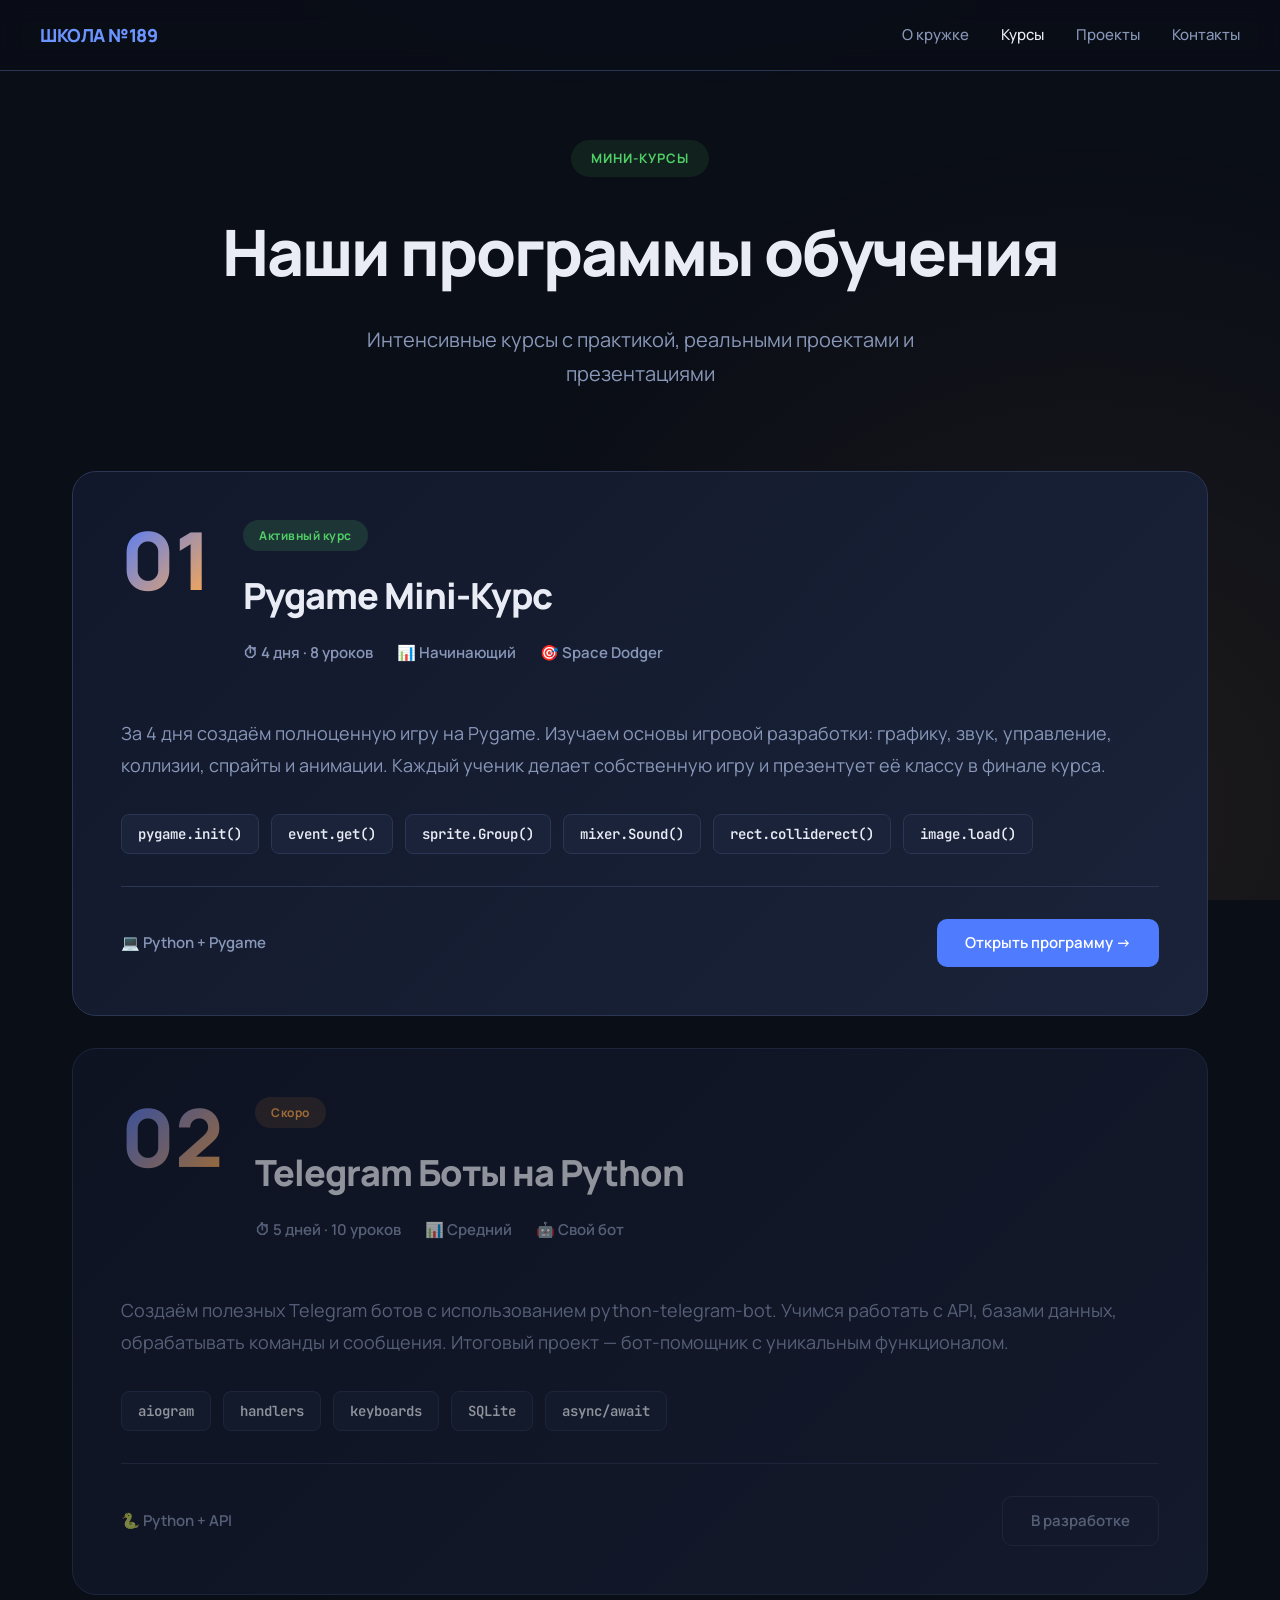
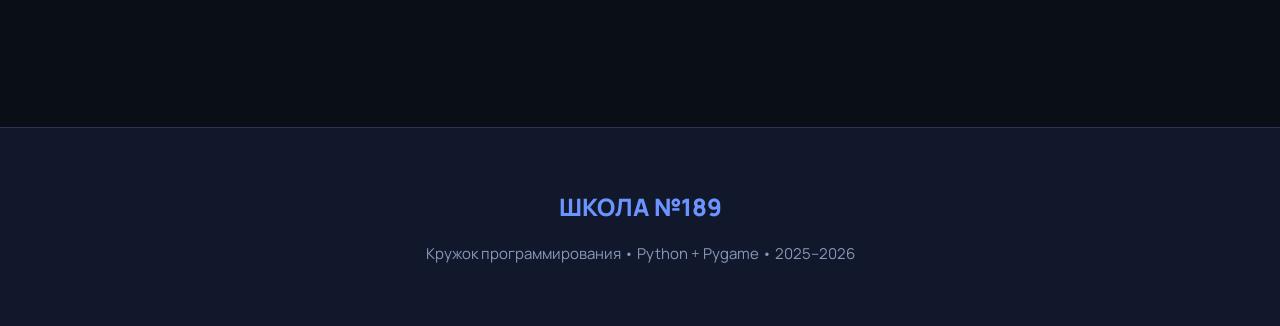
==== courses.html @ 11d91778 "Add files via upload" ====
<!DOCTYPE html>
<html lang="ru">
<head>
<meta charset="UTF-8">
<meta name="viewport" content="width=device-width, initial-scale=1.0">
<title>Мини-курсы — Школа №189</title>
<style>
@import url('https://fonts.googleapis.com/css2?family=Manrope:wght@400;500;600;700;800&family=JetBrains+Mono:wght@400;600&display=swap');

:root {
  --bg: #0a0e17;
  --surface: #12182b;
  --card: #1a2339;
  --border: #2a3654;
  --accent: #4f7cff;
  --accent-bright: #6b94ff;
  --gold: #ffa94d;
  --green: #51cf66;
  --purple: #9775fa;
  --text: #e9ecf5;
  --text-dim: #8897b8;
}

* { margin: 0; padding: 0; box-sizing: border-box; }

body {
  background: var(--bg);
  color: var(--text);
  font-family: 'Manrope', sans-serif;
  line-height: 1.6;
  overflow-x: hidden;
}

body::before {
  content: '';
  position: fixed;
  inset: 0;
  background: 
    radial-gradient(ellipse 70% 50% at 50% -20%, rgba(79,124,255,0.15) 0%, transparent 60%),
    radial-gradient(circle at 85% 90%, rgba(255,169,77,0.08) 0%, transparent 50%);
  pointer-events: none;
  z-index: 0;
}

/* Navigation */
nav {
  position: fixed;
  top: 0;
  left: 0;
  right: 0;
  background: rgba(10,14,23,0.85);
  backdrop-filter: blur(12px);
  border-bottom: 1px solid var(--border);
  z-index: 1000;
  padding: 0 32px;
}

.nav-content {
  max-width: 1200px;
  margin: 0 auto;
  display: flex;
  align-items: center;
  justify-content: space-between;
  height: 70px;
}

.logo {
  font-weight: 800;
  font-size: 18px;
  color: var(--accent-bright);
  text-decoration: none;
  letter-spacing: -0.5px;
}

.nav-links {
  display: flex;
  gap: 32px;
  list-style: none;
}

.nav-links a {
  color: var(--text-dim);
  text-decoration: none;
  font-weight: 500;
  font-size: 15px;
  transition: color 0.2s;
}

.nav-links a:hover,
.nav-links a.active {
  color: var(--text);
}

/* Page Header */
.page-header {
  max-width: 1200px;
  margin: 0 auto;
  padding: 140px 32px 80px;
  text-align: center;
  position: relative;
  z-index: 1;
}

.page-badge {
  display: inline-block;
  background: rgba(81,207,102,0.1);
  color: var(--green);
  padding: 8px 20px;
  border-radius: 100px;
  font-size: 13px;
  font-weight: 700;
  letter-spacing: 1px;
  text-transform: uppercase;
  margin-bottom: 24px;
}

.page-title {
  font-size: clamp(40px, 6vw, 64px);
  font-weight: 800;
  margin-bottom: 20px;
  letter-spacing: -2px;
}

.page-desc {
  font-size: 20px;
  color: var(--text-dim);
  max-width: 600px;
  margin: 0 auto;
  line-height: 1.7;
}

/* Courses Grid */
.courses-section {
  max-width: 1200px;
  margin: 0 auto;
  padding: 0 32px 100px;
  position: relative;
  z-index: 1;
}

.course-item {
  background: linear-gradient(135deg, var(--surface), var(--card));
  border: 1px solid var(--border);
  border-radius: 24px;
  padding: 48px;
  margin-bottom: 32px;
  transition: all 0.3s;
  text-decoration: none;
  color: inherit;
  display: block;
}

.course-item:hover {
  transform: translateY(-8px);
  border-color: var(--accent);
  box-shadow: 0 16px 48px rgba(0,0,0,0.4);
}

.course-header {
  display: flex;
  gap: 32px;
  align-items: flex-start;
  margin-bottom: 32px;
}

.course-number {
  font-size: 80px;
  font-weight: 900;
  background: linear-gradient(135deg, var(--accent), var(--gold));
  -webkit-background-clip: text;
  -webkit-text-fill-color: transparent;
  background-clip: text;
  line-height: 1;
  flex-shrink: 0;
}

.course-info {
  flex: 1;
}

.course-status {
  display: inline-block;
  padding: 6px 16px;
  border-radius: 100px;
  font-size: 12px;
  font-weight: 700;
  letter-spacing: 0.5px;
  margin-bottom: 16px;
}

.status-active {
  background: rgba(81,207,102,0.15);
  color: var(--green);
}

.status-upcoming {
  background: rgba(255,169,77,0.15);
  color: var(--gold);
}

.course-title {
  font-size: 36px;
  font-weight: 800;
  margin-bottom: 16px;
  letter-spacing: -1px;
}

.course-meta {
  display: flex;
  gap: 24px;
  flex-wrap: wrap;
  margin-bottom: 20px;
}

.meta-item {
  display: flex;
  align-items: center;
  gap: 8px;
  font-size: 15px;
  color: var(--text-dim);
  font-weight: 600;
}

.course-description {
  color: var(--text-dim);
  font-size: 18px;
  line-height: 1.8;
  margin-bottom: 32px;
}

.course-topics {
  display: flex;
  flex-wrap: wrap;
  gap: 12px;
  margin-bottom: 32px;
}

.topic-tag {
  background: var(--card);
  border: 1px solid var(--border);
  padding: 8px 16px;
  border-radius: 8px;
  font-size: 14px;
  font-weight: 600;
  color: var(--text);
  font-family: 'JetBrains Mono', monospace;
}

.course-footer {
  display: flex;
  justify-content: space-between;
  align-items: center;
  padding-top: 32px;
  border-top: 1px solid var(--border);
}

.btn {
  padding: 12px 28px;
  border-radius: 10px;
  font-weight: 600;
  font-size: 15px;
  text-decoration: none;
  transition: all 0.2s;
  display: inline-flex;
  align-items: center;
  gap: 8px;
}

.btn-primary {
  background: var(--accent);
  color: white;
}

.btn-primary:hover {
  background: var(--accent-bright);
  transform: translateY(-2px);
}

.btn-secondary {
  background: transparent;
  color: var(--text-dim);
  border: 1px solid var(--border);
}

.btn-secondary:hover {
  color: var(--text);
  border-color: var(--accent);
}

/* Footer */
footer {
  border-top: 1px solid var(--border);
  padding: 60px 32px;
  text-align: center;
  background: var(--surface);
  position: relative;
  z-index: 1;
}

.footer-content {
  max-width: 1200px;
  margin: 0 auto;
}

.footer-logo {
  font-size: 24px;
  font-weight: 800;
  color: var(--accent-bright);
  margin-bottom: 16px;
}

.footer-text {
  color: var(--text-dim);
  font-size: 15px;
}

/* Responsive */
@media (max-width: 768px) {
  .page-header {
    padding: 120px 20px 60px;
  }
  
  .courses-section {
    padding: 0 20px 80px;
  }
  
  .course-item {
    padding: 32px 24px;
  }
  
  .course-header {
    flex-direction: column;
    gap: 20px;
  }
  
  .course-number {
    font-size: 56px;
  }
  
  .course-title {
    font-size: 28px;
  }
  
  .course-footer {
    flex-direction: column;
    gap: 16px;
    align-items: stretch;
  }
  
  .btn {
    justify-content: center;
  }
}
</style>
</head>
<body>

<!-- Navigation -->
<nav>
  <div class="nav-content">
    <a href="index.html" class="logo">ШКОЛА №189</a>
    <ul class="nav-links">
      <li><a href="index.html#about">О кружке</a></li>
      <li><a href="courses.html" class="active">Курсы</a></li>
      <li><a href="projects.html">Проекты</a></li>
      <li><a href="index.html#contact">Контакты</a></li>
    </ul>
  </div>
</nav>

<!-- Page Header -->
<section class="page-header">
  <div class="page-badge">Мини-курсы</div>
  <h1 class="page-title">Наши программы обучения</h1>
  <p class="page-desc">
    Интенсивные курсы с практикой, реальными проектами и презентациями
  </p>
</section>

<!-- Courses List -->
<section class="courses-section">
  
  <!-- Course 1: Pygame -->
  <a href="pygame-course.html" class="course-item">
    <div class="course-header">
      <div class="course-number">01</div>
      <div class="course-info">
        <div class="course-status status-active">Активный курс</div>
        <h2 class="course-title">Pygame Mini-Курс</h2>
        <div class="course-meta">
          <span class="meta-item">⏱ 4 дня · 8 уроков</span>
          <span class="meta-item">📊 Начинающий</span>
          <span class="meta-item">🎯 Space Dodger</span>
        </div>
      </div>
    </div>
    
    <p class="course-description">
      За 4 дня создаём полноценную игру на Pygame. Изучаем основы игровой разработки: 
      графику, звук, управление, коллизии, спрайты и анимации. Каждый ученик делает 
      собственную игру и презентует её классу в финале курса.
    </p>
    
    <div class="course-topics">
      <span class="topic-tag">pygame.init()</span>
      <span class="topic-tag">event.get()</span>
      <span class="topic-tag">sprite.Group()</span>
      <span class="topic-tag">mixer.Sound()</span>
      <span class="topic-tag">rect.colliderect()</span>
      <span class="topic-tag">image.load()</span>
    </div>
    
    <div class="course-footer">
      <div class="meta-item">💻 Python + Pygame</div>
      <div class="btn btn-primary">
        Открыть программу →
      </div>
    </div>
  </a>

  <!-- Course 2: Coming Soon Example -->
  <div class="course-item" style="opacity: 0.6; pointer-events: none;">
    <div class="course-header">
      <div class="course-number">02</div>
      <div class="course-info">
        <div class="course-status status-upcoming">Скоро</div>
        <h2 class="course-title">Telegram Боты на Python</h2>
        <div class="course-meta">
          <span class="meta-item">⏱ 5 дней · 10 уроков</span>
          <span class="meta-item">📊 Средний</span>
          <span class="meta-item">🤖 Свой бот</span>
        </div>
      </div>
    </div>
    
    <p class="course-description">
      Создаём полезных Telegram ботов с использованием python-telegram-bot. Учимся 
      работать с API, базами данных, обрабатывать команды и сообщения. Итоговый 
      проект — бот-помощник с уникальным функционалом.
    </p>
    
    <div class="course-topics">
      <span class="topic-tag">aiogram</span>
      <span class="topic-tag">handlers</span>
      <span class="topic-tag">keyboards</span>
      <span class="topic-tag">SQLite</span>
      <span class="topic-tag">async/await</span>
    </div>
    
    <div class="course-footer">
      <div class="meta-item">🐍 Python + API</div>
      <div class="btn btn-secondary">
        В разработке
      </div>
    </div>
  </div>

</section>

<!-- Footer -->
<footer>
  <div class="footer-content">
    <div class="footer-logo">ШКОЛА №189</div>
    <p class="footer-text">
      Кружок программирования • Python + Pygame • 2025–2026
    </p>
  </div>
</footer>

</body>
</html>
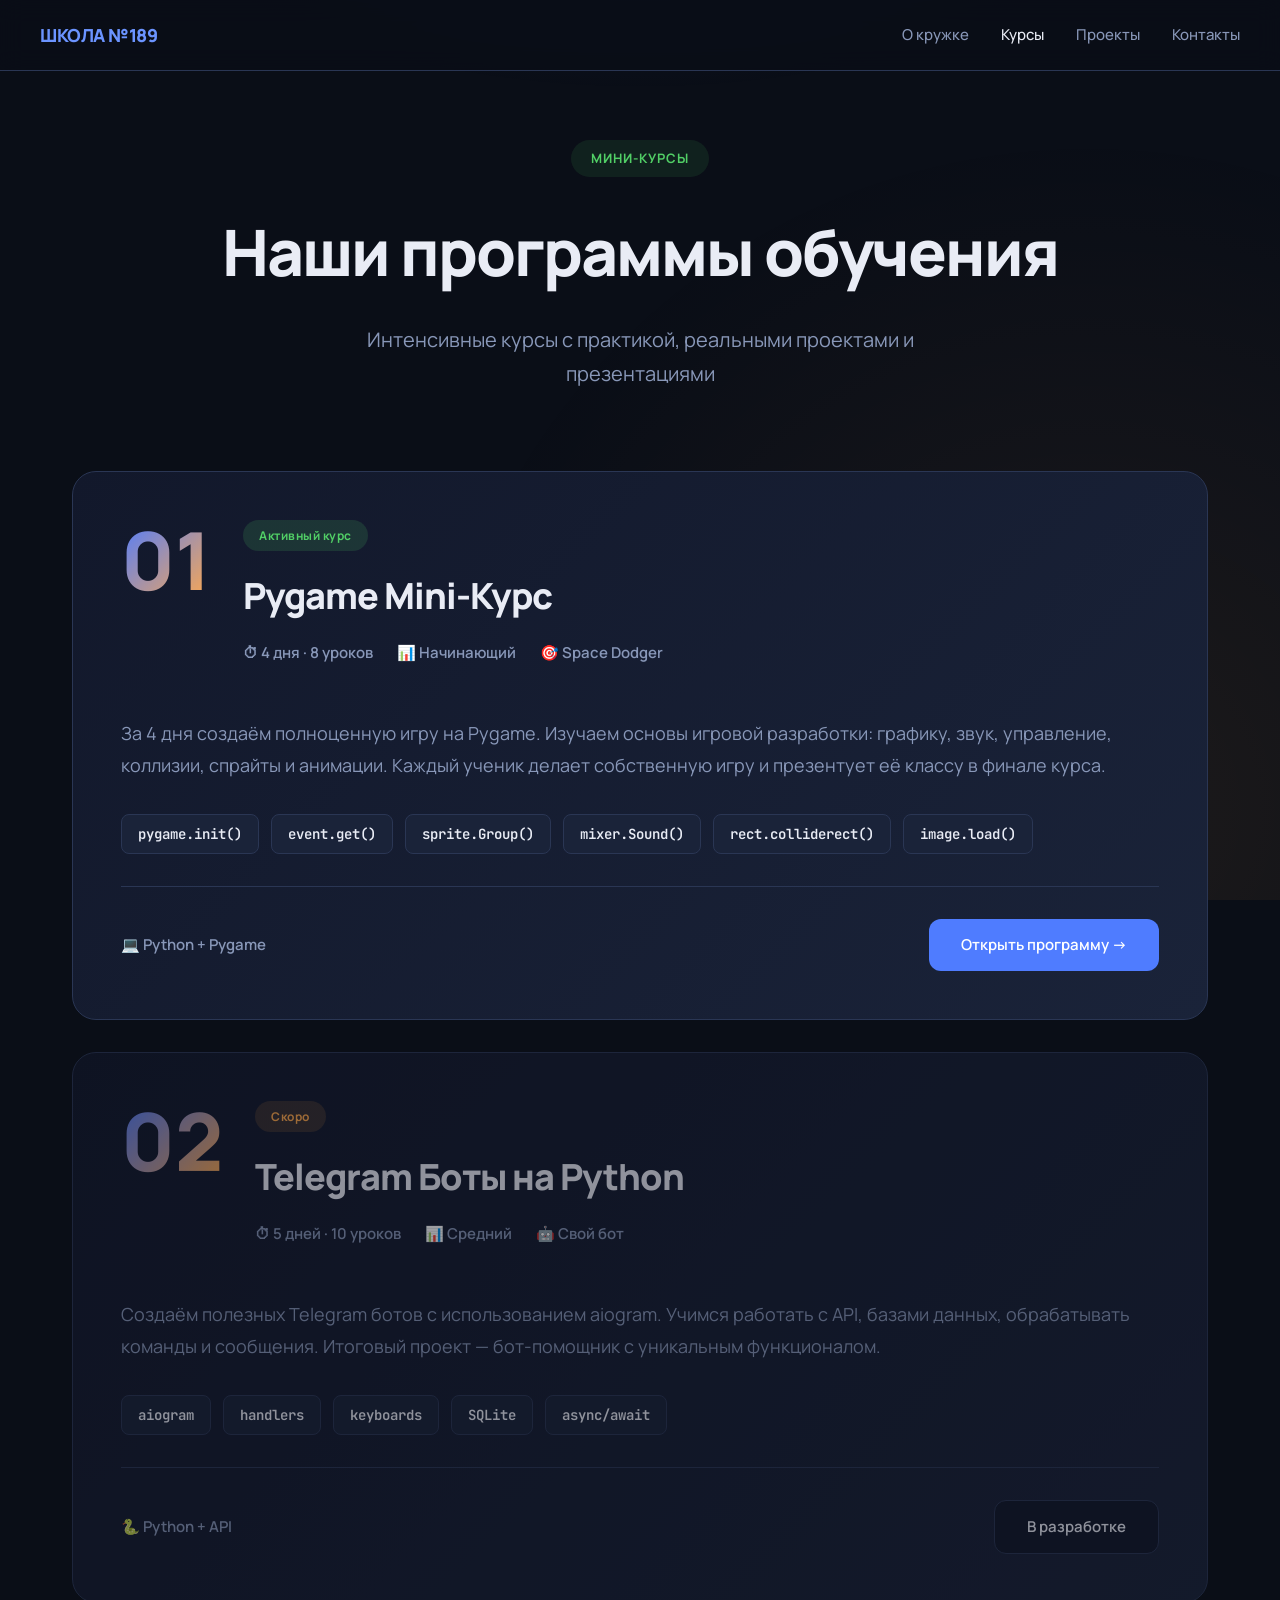
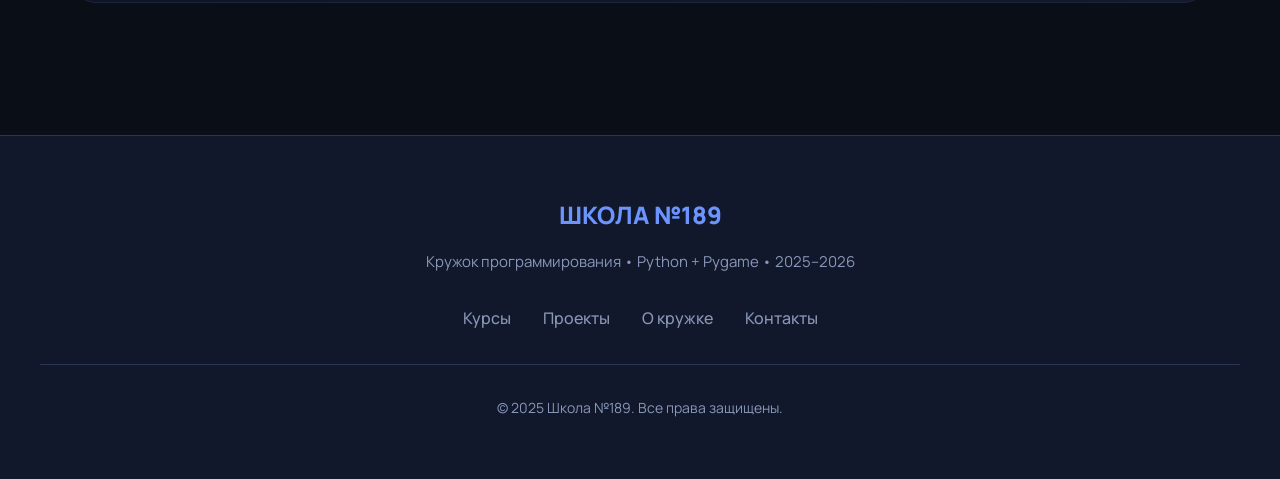
==== commit 14a7fb98: "Refactor: extract shared CSS/JS, fix fonts, add mobile nav, improve UX - Create style.css with share" ====
--- a/courses.html
+++ b/courses.html
@@ -3,133 +3,15 @@
 <head>
 <meta charset="UTF-8">
 <meta name="viewport" content="width=device-width, initial-scale=1.0">
+<meta name="description" content="Мини-курсы кружка программирования Школы №189 — Pygame, Telegram-боты и другие практические курсы по Python для школьников.">
 <title>Мини-курсы — Школа №189</title>
+<link rel="icon" href="data:image/svg+xml,<svg xmlns='http://www.w3.org/2000/svg' viewBox='0 0 100 100'><text y='.9em' font-size='90'>🐍</text></svg>">
+<link rel="preconnect" href="https://fonts.googleapis.com">
+<link rel="preconnect" href="https://fonts.gstatic.com" crossorigin>
+<link rel="stylesheet" href="https://fonts.googleapis.com/css2?family=Manrope:wght@400;500;600;700;800&family=JetBrains+Mono:wght@400;600&display=swap">
+<link rel="stylesheet" href="style.css">
 <style>
-@import url('https://fonts.googleapis.com/css2?family=Manrope:wght@400;500;600;700;800&family=JetBrains+Mono:wght@400;600&display=swap');
-
-:root {
-  --bg: #0a0e17;
-  --surface: #12182b;
-  --card: #1a2339;
-  --border: #2a3654;
-  --accent: #4f7cff;
-  --accent-bright: #6b94ff;
-  --gold: #ffa94d;
-  --green: #51cf66;
-  --purple: #9775fa;
-  --text: #e9ecf5;
-  --text-dim: #8897b8;
-}
-
-* { margin: 0; padding: 0; box-sizing: border-box; }
-
-body {
-  background: var(--bg);
-  color: var(--text);
-  font-family: 'Manrope', sans-serif;
-  line-height: 1.6;
-  overflow-x: hidden;
-}
-
-body::before {
-  content: '';
-  position: fixed;
-  inset: 0;
-  background: 
-    radial-gradient(ellipse 70% 50% at 50% -20%, rgba(79,124,255,0.15) 0%, transparent 60%),
-    radial-gradient(circle at 85% 90%, rgba(255,169,77,0.08) 0%, transparent 50%);
-  pointer-events: none;
-  z-index: 0;
-}
-
-/* Navigation */
-nav {
-  position: fixed;
-  top: 0;
-  left: 0;
-  right: 0;
-  background: rgba(10,14,23,0.85);
-  backdrop-filter: blur(12px);
-  border-bottom: 1px solid var(--border);
-  z-index: 1000;
-  padding: 0 32px;
-}
-
-.nav-content {
-  max-width: 1200px;
-  margin: 0 auto;
-  display: flex;
-  align-items: center;
-  justify-content: space-between;
-  height: 70px;
-}
-
-.logo {
-  font-weight: 800;
-  font-size: 18px;
-  color: var(--accent-bright);
-  text-decoration: none;
-  letter-spacing: -0.5px;
-}
-
-.nav-links {
-  display: flex;
-  gap: 32px;
-  list-style: none;
-}
-
-.nav-links a {
-  color: var(--text-dim);
-  text-decoration: none;
-  font-weight: 500;
-  font-size: 15px;
-  transition: color 0.2s;
-}
-
-.nav-links a:hover,
-.nav-links a.active {
-  color: var(--text);
-}
-
-/* Page Header */
-.page-header {
-  max-width: 1200px;
-  margin: 0 auto;
-  padding: 140px 32px 80px;
-  text-align: center;
-  position: relative;
-  z-index: 1;
-}
-
-.page-badge {
-  display: inline-block;
-  background: rgba(81,207,102,0.1);
-  color: var(--green);
-  padding: 8px 20px;
-  border-radius: 100px;
-  font-size: 13px;
-  font-weight: 700;
-  letter-spacing: 1px;
-  text-transform: uppercase;
-  margin-bottom: 24px;
-}
-
-.page-title {
-  font-size: clamp(40px, 6vw, 64px);
-  font-weight: 800;
-  margin-bottom: 20px;
-  letter-spacing: -2px;
-}
-
-.page-desc {
-  font-size: 20px;
-  color: var(--text-dim);
-  max-width: 600px;
-  margin: 0 auto;
-  line-height: 1.7;
-}
-
-/* Courses Grid */
+/* Courses List */
 .courses-section {
   max-width: 1200px;
   margin: 0 auto;
@@ -154,6 +36,12 @@
   transform: translateY(-8px);
   border-color: var(--accent);
   box-shadow: 0 16px 48px rgba(0,0,0,0.4);
+}
+
+/* Disabled / coming-soon course */
+.course-item--disabled {
+  opacity: 0.6;
+  pointer-events: none;
 }
 
 .course-header {
@@ -174,9 +62,7 @@
   flex-shrink: 0;
 }
 
-.course-info {
-  flex: 1;
-}
+.course-info { flex: 1; }
 
 .course-status {
   display: inline-block;
@@ -254,102 +140,27 @@
   border-top: 1px solid var(--border);
 }
 
-.btn {
-  padding: 12px 28px;
-  border-radius: 10px;
-  font-weight: 600;
-  font-size: 15px;
-  text-decoration: none;
-  transition: all 0.2s;
-  display: inline-flex;
-  align-items: center;
-  gap: 8px;
-}
-
-.btn-primary {
-  background: var(--accent);
-  color: white;
-}
-
-.btn-primary:hover {
-  background: var(--accent-bright);
-  transform: translateY(-2px);
-}
-
-.btn-secondary {
-  background: transparent;
-  color: var(--text-dim);
-  border: 1px solid var(--border);
-}
-
-.btn-secondary:hover {
-  color: var(--text);
-  border-color: var(--accent);
-}
-
-/* Footer */
-footer {
-  border-top: 1px solid var(--border);
-  padding: 60px 32px;
-  text-align: center;
-  background: var(--surface);
-  position: relative;
-  z-index: 1;
-}
-
-.footer-content {
-  max-width: 1200px;
-  margin: 0 auto;
-}
-
-.footer-logo {
-  font-size: 24px;
-  font-weight: 800;
-  color: var(--accent-bright);
-  margin-bottom: 16px;
-}
-
-.footer-text {
-  color: var(--text-dim);
-  font-size: 15px;
-}
-
 /* Responsive */
 @media (max-width: 768px) {
-  .page-header {
-    padding: 120px 20px 60px;
-  }
-  
-  .courses-section {
-    padding: 0 20px 80px;
-  }
-  
-  .course-item {
-    padding: 32px 24px;
-  }
-  
+  .courses-section { padding: 0 20px 80px; }
+
+  .course-item { padding: 32px 24px; }
+
   .course-header {
     flex-direction: column;
     gap: 20px;
   }
-  
-  .course-number {
-    font-size: 56px;
-  }
-  
-  .course-title {
-    font-size: 28px;
-  }
-  
+
+  .course-number { font-size: 56px; }
+  .course-title  { font-size: 28px; }
+
   .course-footer {
     flex-direction: column;
     gap: 16px;
     align-items: stretch;
   }
-  
-  .btn {
-    justify-content: center;
-  }
+
+  .btn { justify-content: center; }
 }
 </style>
 </head>
@@ -359,9 +170,12 @@
 <nav>
   <div class="nav-content">
     <a href="index.html" class="logo">ШКОЛА №189</a>
+    <button class="nav-burger" aria-label="Меню">
+      <span></span><span></span><span></span>
+    </button>
     <ul class="nav-links">
       <li><a href="index.html#about">О кружке</a></li>
-      <li><a href="courses.html" class="active">Курсы</a></li>
+      <li><a href="courses.html">Курсы</a></li>
       <li><a href="projects.html">Проекты</a></li>
       <li><a href="index.html#contact">Контакты</a></li>
     </ul>
@@ -370,7 +184,7 @@
 
 <!-- Page Header -->
 <section class="page-header">
-  <div class="page-badge">Мини-курсы</div>
+  <div class="page-badge page-badge--green">Мини-курсы</div>
   <h1 class="page-title">Наши программы обучения</h1>
   <p class="page-desc">
     Интенсивные курсы с практикой, реальными проектами и презентациями
@@ -379,7 +193,7 @@
 
 <!-- Courses List -->
 <section class="courses-section">
-  
+
   <!-- Course 1: Pygame -->
   <a href="pygame-course.html" class="course-item">
     <div class="course-header">
@@ -394,13 +208,13 @@
         </div>
       </div>
     </div>
-    
+
     <p class="course-description">
-      За 4 дня создаём полноценную игру на Pygame. Изучаем основы игровой разработки: 
-      графику, звук, управление, коллизии, спрайты и анимации. Каждый ученик делает 
+      За 4 дня создаём полноценную игру на Pygame. Изучаем основы игровой разработки:
+      графику, звук, управление, коллизии, спрайты и анимации. Каждый ученик делает
       собственную игру и презентует её классу в финале курса.
     </p>
-    
+
     <div class="course-topics">
       <span class="topic-tag">pygame.init()</span>
       <span class="topic-tag">event.get()</span>
@@ -409,17 +223,15 @@
       <span class="topic-tag">rect.colliderect()</span>
       <span class="topic-tag">image.load()</span>
     </div>
-    
+
     <div class="course-footer">
       <div class="meta-item">💻 Python + Pygame</div>
-      <div class="btn btn-primary">
-        Открыть программу →
-      </div>
+      <div class="btn btn-primary">Открыть программу →</div>
     </div>
   </a>
 
-  <!-- Course 2: Coming Soon Example -->
-  <div class="course-item" style="opacity: 0.6; pointer-events: none;">
+  <!-- Course 2: Coming Soon -->
+  <div class="course-item course-item--disabled">
     <div class="course-header">
       <div class="course-number">02</div>
       <div class="course-info">
@@ -432,13 +244,13 @@
         </div>
       </div>
     </div>
-    
+
     <p class="course-description">
-      Создаём полезных Telegram ботов с использованием python-telegram-bot. Учимся 
-      работать с API, базами данных, обрабатывать команды и сообщения. Итоговый 
+      Создаём полезных Telegram ботов с использованием aiogram. Учимся
+      работать с API, базами данных, обрабатывать команды и сообщения. Итоговый
       проект — бот-помощник с уникальным функционалом.
     </p>
-    
+
     <div class="course-topics">
       <span class="topic-tag">aiogram</span>
       <span class="topic-tag">handlers</span>
@@ -446,12 +258,10 @@
       <span class="topic-tag">SQLite</span>
       <span class="topic-tag">async/await</span>
     </div>
-    
+
     <div class="course-footer">
       <div class="meta-item">🐍 Python + API</div>
-      <div class="btn btn-secondary">
-        В разработке
-      </div>
+      <div class="btn btn-secondary">В разработке</div>
     </div>
   </div>
 
@@ -464,8 +274,18 @@
     <p class="footer-text">
       Кружок программирования • Python + Pygame • 2025–2026
     </p>
+    <ul class="footer-links">
+      <li><a href="courses.html">Курсы</a></li>
+      <li><a href="projects.html">Проекты</a></li>
+      <li><a href="index.html#about">О кружке</a></li>
+      <li><a href="index.html#contact">Контакты</a></li>
+    </ul>
+    <div class="copyright">
+      © 2025 Школа №189. Все права защищены.
+    </div>
   </div>
 </footer>
 
+<script src="main.js"></script>
 </body>
 </html>
--- a/style.css
+++ b/style.css
@@ -0,0 +1,287 @@
+/* ======================================================
+   ШКОЛА №189 — Shared Stylesheet
+   Используется на index.html, courses.html, projects.html
+   ====================================================== */
+
+/* === VARIABLES === */
+:root {
+  --bg: #0a0e17;
+  --surface: #12182b;
+  --card: #1a2339;
+  --border: #2a3654;
+  --accent: #4f7cff;
+  --accent-bright: #6b94ff;
+  --gold: #ffa94d;
+  --green: #51cf66;
+  --purple: #9775fa;
+  --pink: #ff6b9d;
+  --text: #e9ecf5;
+  --text-dim: #8897b8;
+}
+
+/* === RESET === */
+* { margin: 0; padding: 0; box-sizing: border-box; }
+
+/* === BASE === */
+body {
+  background: var(--bg);
+  color: var(--text);
+  font-family: 'Manrope', sans-serif;
+  line-height: 1.6;
+  overflow-x: hidden;
+}
+
+/* Default background gradient (overridden per-page if needed) */
+body::before {
+  content: '';
+  position: fixed;
+  inset: 0;
+  background:
+    radial-gradient(ellipse 70% 50% at 50% -20%, rgba(79,124,255,0.15) 0%, transparent 60%),
+    radial-gradient(circle at 85% 90%, rgba(255,169,77,0.08) 0%, transparent 50%);
+  pointer-events: none;
+  z-index: 0;
+}
+
+/* === NAVIGATION === */
+nav {
+  position: fixed;
+  top: 0; left: 0; right: 0;
+  background: rgba(10,14,23,0.85);
+  backdrop-filter: blur(12px);
+  border-bottom: 1px solid var(--border);
+  z-index: 1000;
+  padding: 0 32px;
+}
+
+.nav-content {
+  max-width: 1200px;
+  margin: 0 auto;
+  display: flex;
+  align-items: center;
+  justify-content: space-between;
+  height: 70px;
+}
+
+.logo {
+  font-weight: 800;
+  font-size: 18px;
+  color: var(--accent-bright);
+  text-decoration: none;
+  letter-spacing: -0.5px;
+}
+
+.nav-links {
+  display: flex;
+  gap: 32px;
+  list-style: none;
+}
+
+.nav-links a {
+  color: var(--text-dim);
+  text-decoration: none;
+  font-weight: 500;
+  font-size: 15px;
+  transition: color 0.2s;
+}
+
+.nav-links a:hover,
+.nav-links a.active {
+  color: var(--text);
+}
+
+/* Hamburger button */
+.nav-burger {
+  display: none;
+  flex-direction: column;
+  gap: 5px;
+  background: none;
+  border: none;
+  cursor: pointer;
+  padding: 4px;
+  z-index: 1001;
+}
+
+.nav-burger span {
+  display: block;
+  width: 24px;
+  height: 2px;
+  background: var(--text);
+  border-radius: 2px;
+  transition: transform 0.3s, opacity 0.3s;
+}
+
+.nav-burger.open span:nth-child(1) { transform: translateY(7px) rotate(45deg); }
+.nav-burger.open span:nth-child(2) { opacity: 0; }
+.nav-burger.open span:nth-child(3) { transform: translateY(-7px) rotate(-45deg); }
+
+/* === BUTTONS === */
+.btn {
+  padding: 14px 32px;
+  border-radius: 12px;
+  font-weight: 600;
+  font-size: 15px;
+  text-decoration: none;
+  transition: all 0.2s;
+  border: none;
+  cursor: pointer;
+  display: inline-flex;
+  align-items: center;
+  gap: 8px;
+}
+
+.btn-primary {
+  background: var(--accent);
+  color: white;
+}
+
+.btn-primary:hover {
+  background: var(--accent-bright);
+  transform: translateY(-2px);
+  box-shadow: 0 8px 24px rgba(79,124,255,0.3);
+}
+
+.btn-secondary {
+  background: var(--surface);
+  color: var(--text);
+  border: 1px solid var(--border);
+}
+
+.btn-secondary:hover {
+  border-color: var(--accent);
+  background: var(--card);
+}
+
+/* === PAGE HEADER (used by courses, projects) === */
+.page-header {
+  max-width: 1200px;
+  margin: 0 auto;
+  padding: 140px 32px 80px;
+  text-align: center;
+  position: relative;
+  z-index: 1;
+}
+
+.page-badge {
+  display: inline-block;
+  padding: 8px 20px;
+  border-radius: 100px;
+  font-size: 13px;
+  font-weight: 700;
+  letter-spacing: 1px;
+  text-transform: uppercase;
+  margin-bottom: 24px;
+}
+
+.page-badge--green {
+  background: rgba(81,207,102,0.1);
+  color: var(--green);
+}
+
+.page-badge--pink {
+  background: rgba(255,107,157,0.15);
+  color: var(--pink);
+}
+
+.page-title {
+  font-size: clamp(40px, 6vw, 64px);
+  font-weight: 800;
+  margin-bottom: 20px;
+  letter-spacing: -2px;
+}
+
+.page-desc {
+  font-size: 20px;
+  color: var(--text-dim);
+  max-width: 600px;
+  margin: 0 auto;
+  line-height: 1.7;
+}
+
+/* === FOOTER === */
+footer {
+  border-top: 1px solid var(--border);
+  padding: 60px 32px;
+  text-align: center;
+  background: var(--surface);
+  position: relative;
+  z-index: 1;
+}
+
+.footer-content {
+  max-width: 1200px;
+  margin: 0 auto;
+}
+
+.footer-logo {
+  font-size: 24px;
+  font-weight: 800;
+  color: var(--accent-bright);
+  margin-bottom: 16px;
+}
+
+.footer-text {
+  color: var(--text-dim);
+  font-size: 15px;
+  margin-bottom: 32px;
+}
+
+.footer-links {
+  display: flex;
+  gap: 32px;
+  justify-content: center;
+  list-style: none;
+  flex-wrap: wrap;
+}
+
+.footer-links a {
+  color: var(--text-dim);
+  text-decoration: none;
+  font-weight: 500;
+  transition: color 0.2s;
+}
+
+.footer-links a:hover {
+  color: var(--accent-bright);
+}
+
+.copyright {
+  margin-top: 32px;
+  padding-top: 32px;
+  border-top: 1px solid var(--border);
+  color: var(--text-dim);
+  font-size: 14px;
+}
+
+/* === RESPONSIVE === */
+@media (max-width: 768px) {
+  nav { padding: 0 20px; }
+
+  .nav-burger { display: flex; }
+
+  .nav-links {
+    display: none;
+    position: absolute;
+    top: 70px;
+    left: 0; right: 0;
+    background: rgba(10,14,23,0.97);
+    backdrop-filter: blur(12px);
+    border-bottom: 1px solid var(--border);
+    flex-direction: column;
+    gap: 0;
+    padding: 8px 0;
+  }
+
+  .nav-links.open { display: flex; }
+
+  .nav-links li a {
+    display: block;
+    padding: 14px 24px;
+    font-size: 16px;
+    border-bottom: 1px solid var(--border);
+  }
+
+  .nav-links li:last-child a { border-bottom: none; }
+
+  .page-header { padding: 120px 20px 60px; }
+}
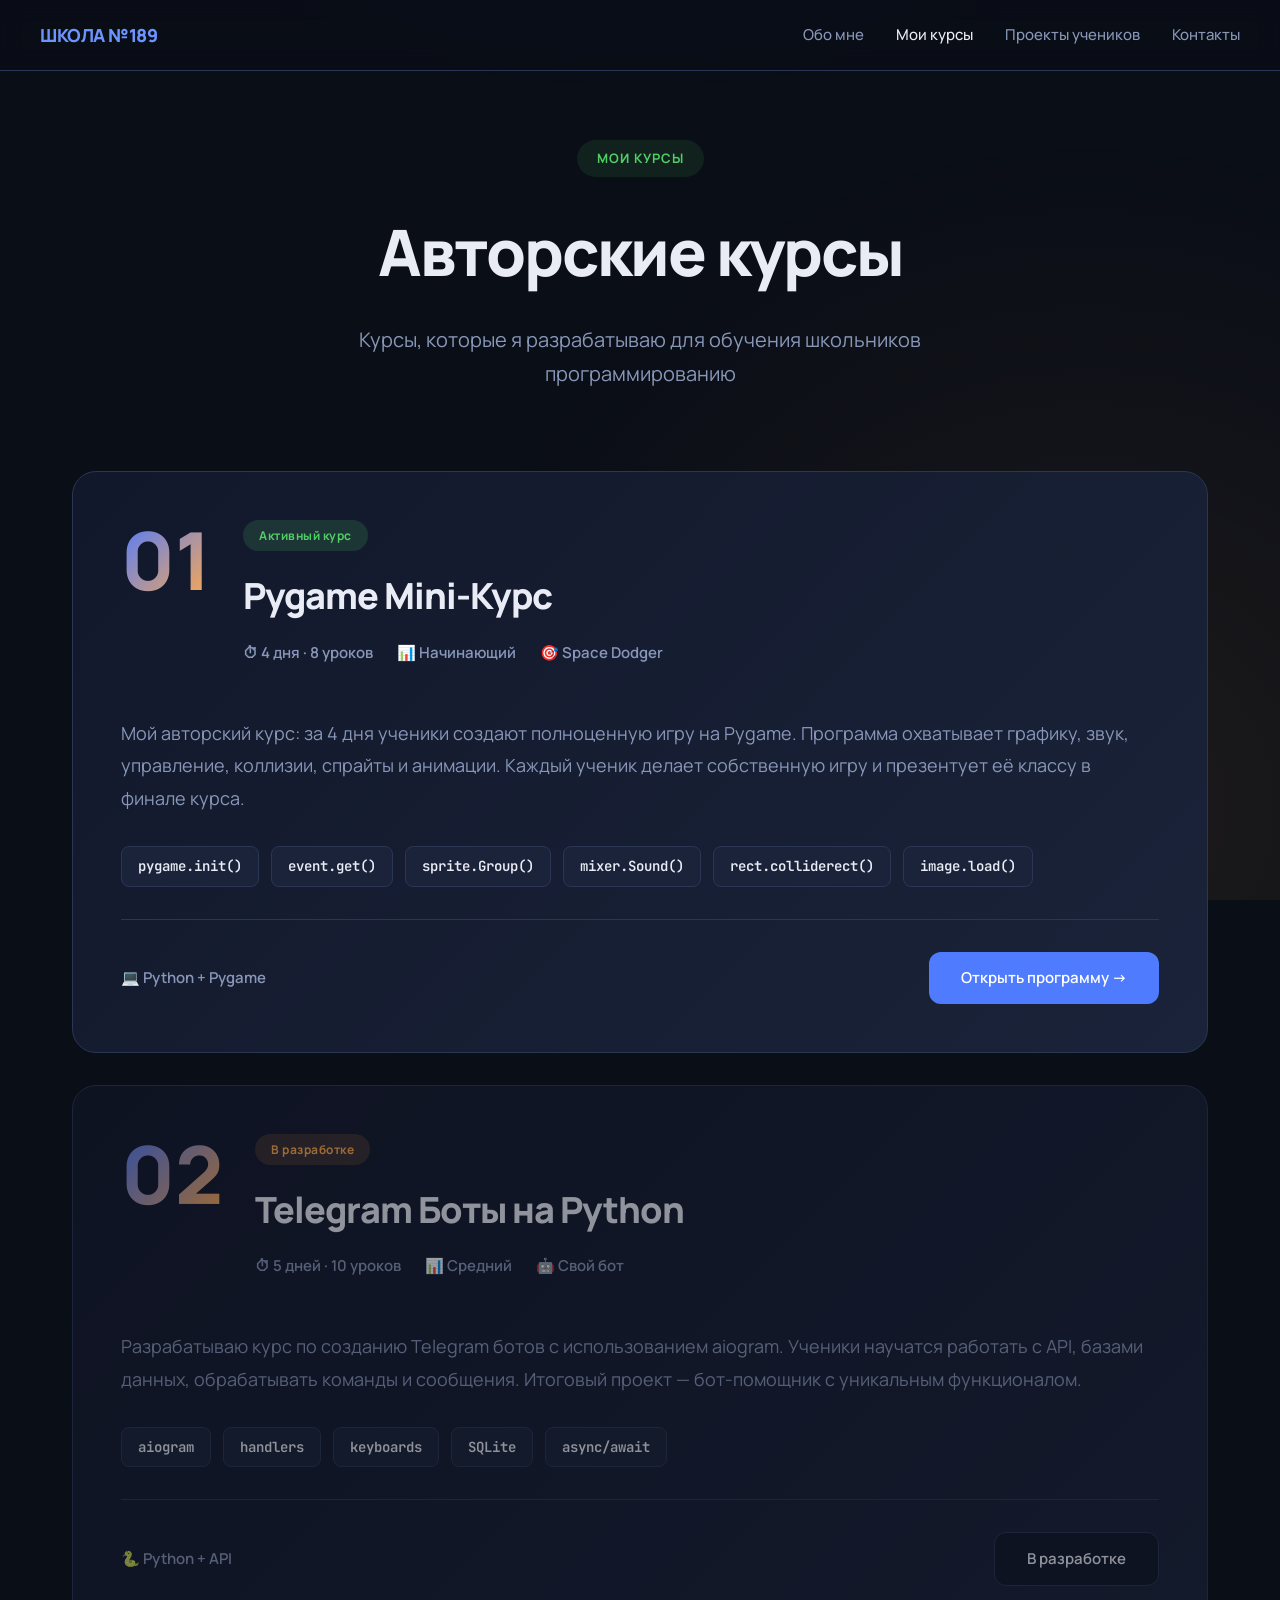
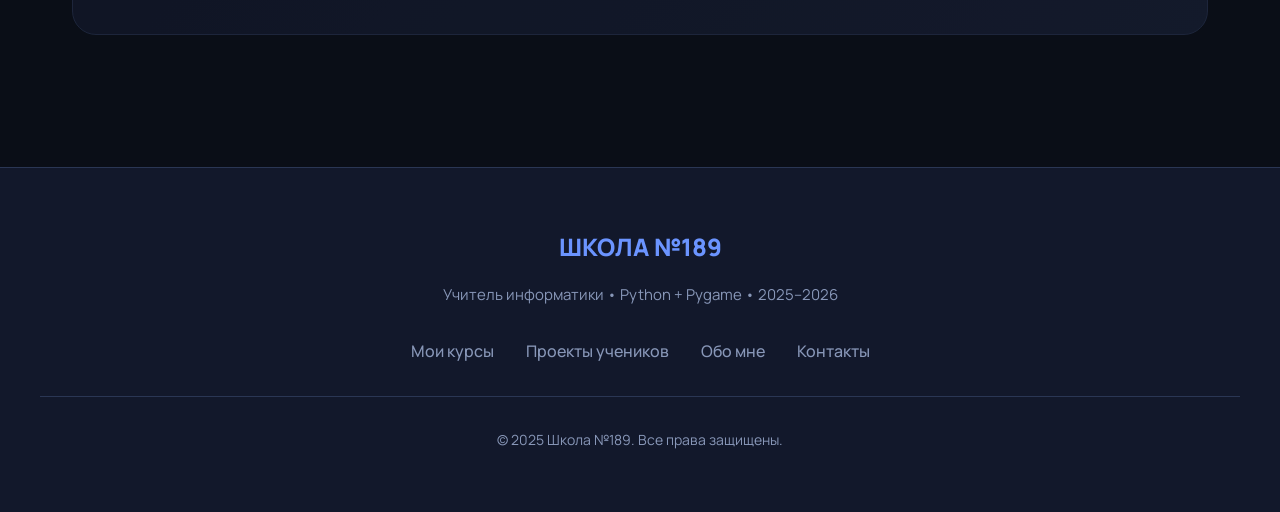
==== commit d1127ec7: "Переделать сайт в портфолио учителя информатики Главная страница: приветствие учителя, раздел с разр" ====
--- a/courses.html
+++ b/courses.html
@@ -3,8 +3,8 @@
 <head>
 <meta charset="UTF-8">
 <meta name="viewport" content="width=device-width, initial-scale=1.0">
-<meta name="description" content="Мини-курсы кружка программирования Школы №189 — Pygame, Telegram-боты и другие практические курсы по Python для школьников.">
-<title>Мини-курсы — Школа №189</title>
+<meta name="description" content="Авторские курсы учителя информатики Школы №189 — Pygame, Telegram-боты и другие практические курсы по Python для школьников.">
+<title>Мои курсы — Школа №189</title>
 <link rel="icon" href="data:image/svg+xml,<svg xmlns='http://www.w3.org/2000/svg' viewBox='0 0 100 100'><text y='.9em' font-size='90'>🐍</text></svg>">
 <link rel="preconnect" href="https://fonts.googleapis.com">
 <link rel="preconnect" href="https://fonts.gstatic.com" crossorigin>
@@ -174,9 +174,9 @@
       <span></span><span></span><span></span>
     </button>
     <ul class="nav-links">
-      <li><a href="index.html#about">О кружке</a></li>
-      <li><a href="courses.html">Курсы</a></li>
-      <li><a href="projects.html">Проекты</a></li>
+      <li><a href="index.html#about">Обо мне</a></li>
+      <li><a href="courses.html">Мои курсы</a></li>
+      <li><a href="projects.html">Проекты учеников</a></li>
       <li><a href="index.html#contact">Контакты</a></li>
     </ul>
   </div>
@@ -184,10 +184,10 @@
 
 <!-- Page Header -->
 <section class="page-header">
-  <div class="page-badge page-badge--green">Мини-курсы</div>
-  <h1 class="page-title">Наши программы обучения</h1>
+  <div class="page-badge page-badge--green">Мои курсы</div>
+  <h1 class="page-title">Авторские курсы</h1>
   <p class="page-desc">
-    Интенсивные курсы с практикой, реальными проектами и презентациями
+    Курсы, которые я разрабатываю для обучения школьников программированию
   </p>
 </section>
 
@@ -210,7 +210,7 @@
     </div>
 
     <p class="course-description">
-      За 4 дня создаём полноценную игру на Pygame. Изучаем основы игровой разработки:
+      Мой авторский курс: за 4 дня ученики создают полноценную игру на Pygame. Программа охватывает
       графику, звук, управление, коллизии, спрайты и анимации. Каждый ученик делает
       собственную игру и презентует её классу в финале курса.
     </p>
@@ -235,7 +235,7 @@
     <div class="course-header">
       <div class="course-number">02</div>
       <div class="course-info">
-        <div class="course-status status-upcoming">Скоро</div>
+        <div class="course-status status-upcoming">В разработке</div>
         <h2 class="course-title">Telegram Боты на Python</h2>
         <div class="course-meta">
           <span class="meta-item">⏱ 5 дней · 10 уроков</span>
@@ -246,7 +246,7 @@
     </div>
 
     <p class="course-description">
-      Создаём полезных Telegram ботов с использованием aiogram. Учимся
+      Разрабатываю курс по созданию Telegram ботов с использованием aiogram. Ученики научатся
       работать с API, базами данных, обрабатывать команды и сообщения. Итоговый
       проект — бот-помощник с уникальным функционалом.
     </p>
@@ -272,12 +272,12 @@
   <div class="footer-content">
     <div class="footer-logo">ШКОЛА №189</div>
     <p class="footer-text">
-      Кружок программирования • Python + Pygame • 2025–2026
+      Учитель информатики • Python + Pygame • 2025–2026
     </p>
     <ul class="footer-links">
-      <li><a href="courses.html">Курсы</a></li>
-      <li><a href="projects.html">Проекты</a></li>
-      <li><a href="index.html#about">О кружке</a></li>
+      <li><a href="courses.html">Мои курсы</a></li>
+      <li><a href="projects.html">Проекты учеников</a></li>
+      <li><a href="index.html#about">Обо мне</a></li>
       <li><a href="index.html#contact">Контакты</a></li>
     </ul>
     <div class="copyright">
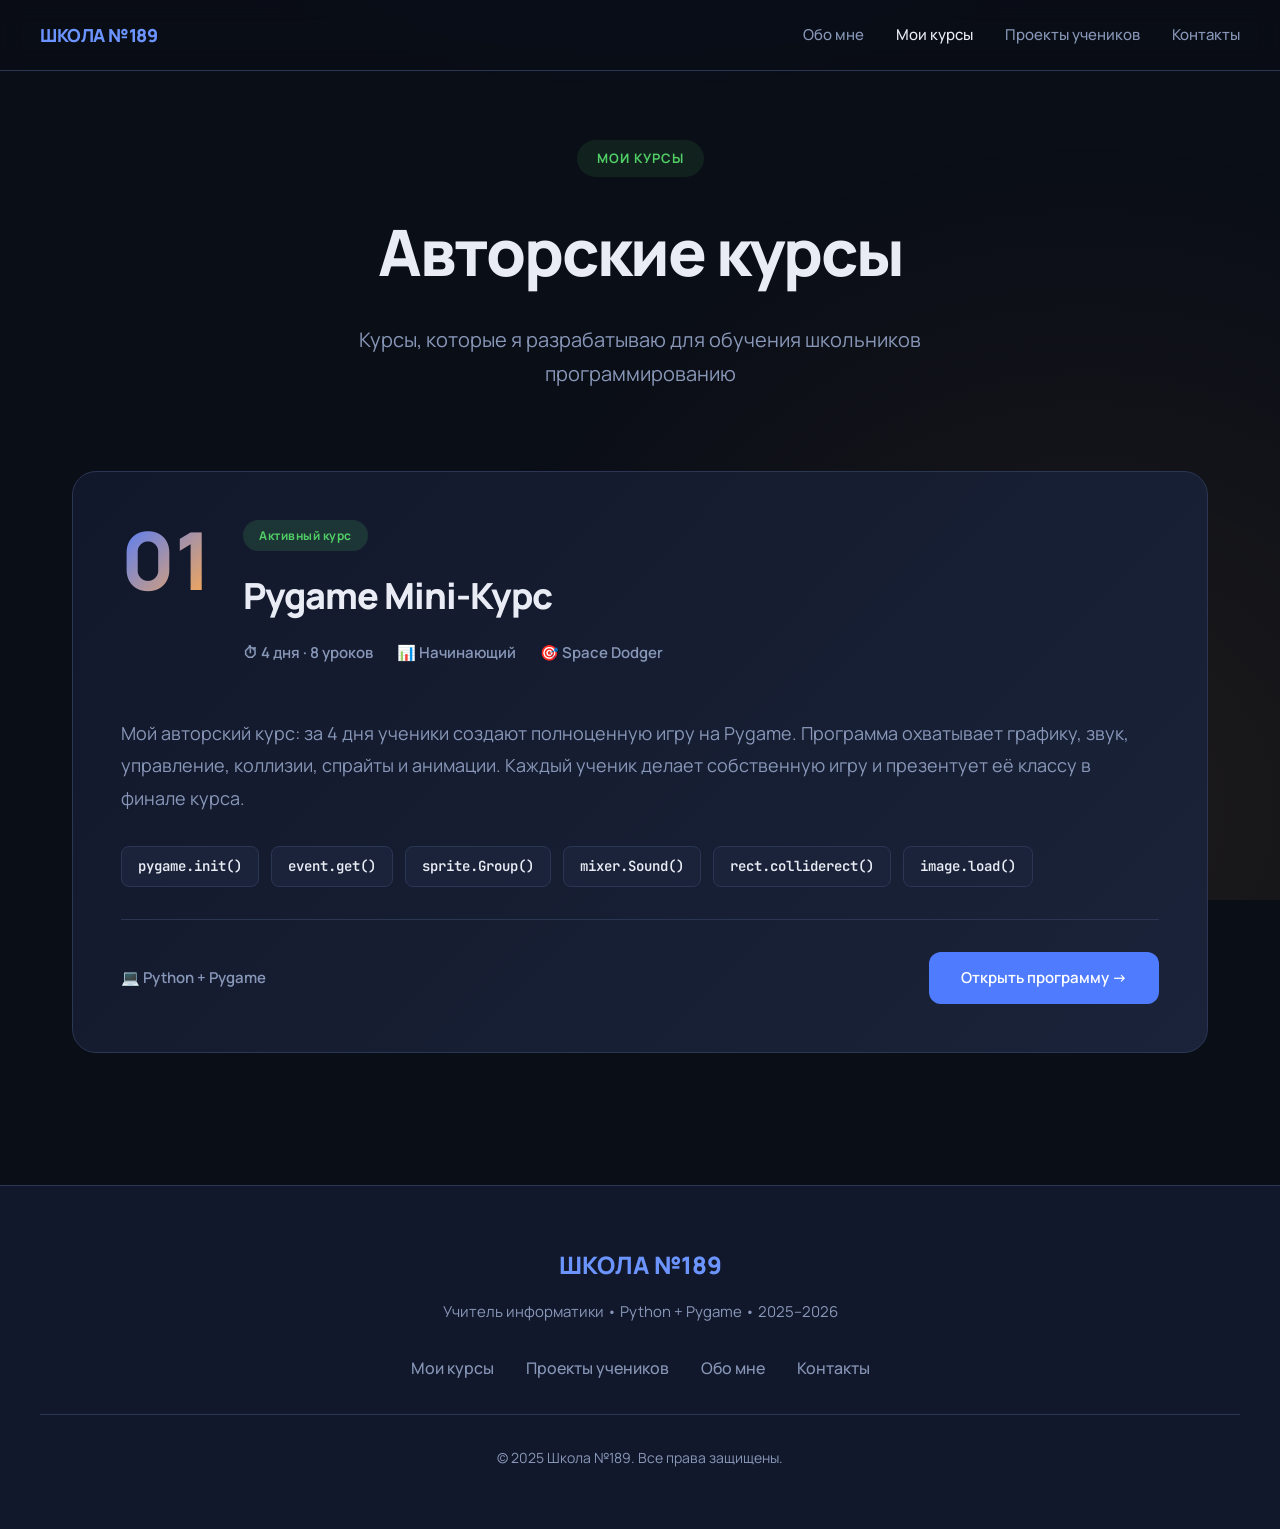
==== commit 1512abc4: "Привести сайт в соответствие с реальным содержимым - Главная: учитель информатики, программирование " ====
--- a/courses.html
+++ b/courses.html
@@ -3,7 +3,7 @@
 <head>
 <meta charset="UTF-8">
 <meta name="viewport" content="width=device-width, initial-scale=1.0">
-<meta name="description" content="Авторские курсы учителя информатики Школы №189 — Pygame, Telegram-боты и другие практические курсы по Python для школьников.">
+<meta name="description" content="Мини-курс по Pygame — авторский курс учителя информатики Школы №189 по разработке игр на Python.">
 <title>Мои курсы — Школа №189</title>
 <link rel="icon" href="data:image/svg+xml,<svg xmlns='http://www.w3.org/2000/svg' viewBox='0 0 100 100'><text y='.9em' font-size='90'>🐍</text></svg>">
 <link rel="preconnect" href="https://fonts.googleapis.com">
@@ -230,40 +230,6 @@
     </div>
   </a>
 
-  <!-- Course 2: Coming Soon -->
-  <div class="course-item course-item--disabled">
-    <div class="course-header">
-      <div class="course-number">02</div>
-      <div class="course-info">
-        <div class="course-status status-upcoming">В разработке</div>
-        <h2 class="course-title">Telegram Боты на Python</h2>
-        <div class="course-meta">
-          <span class="meta-item">⏱ 5 дней · 10 уроков</span>
-          <span class="meta-item">📊 Средний</span>
-          <span class="meta-item">🤖 Свой бот</span>
-        </div>
-      </div>
-    </div>
-
-    <p class="course-description">
-      Разрабатываю курс по созданию Telegram ботов с использованием aiogram. Ученики научатся
-      работать с API, базами данных, обрабатывать команды и сообщения. Итоговый
-      проект — бот-помощник с уникальным функционалом.
-    </p>
-
-    <div class="course-topics">
-      <span class="topic-tag">aiogram</span>
-      <span class="topic-tag">handlers</span>
-      <span class="topic-tag">keyboards</span>
-      <span class="topic-tag">SQLite</span>
-      <span class="topic-tag">async/await</span>
-    </div>
-
-    <div class="course-footer">
-      <div class="meta-item">🐍 Python + API</div>
-      <div class="btn btn-secondary">В разработке</div>
-    </div>
-  </div>
 
 </section>
 
